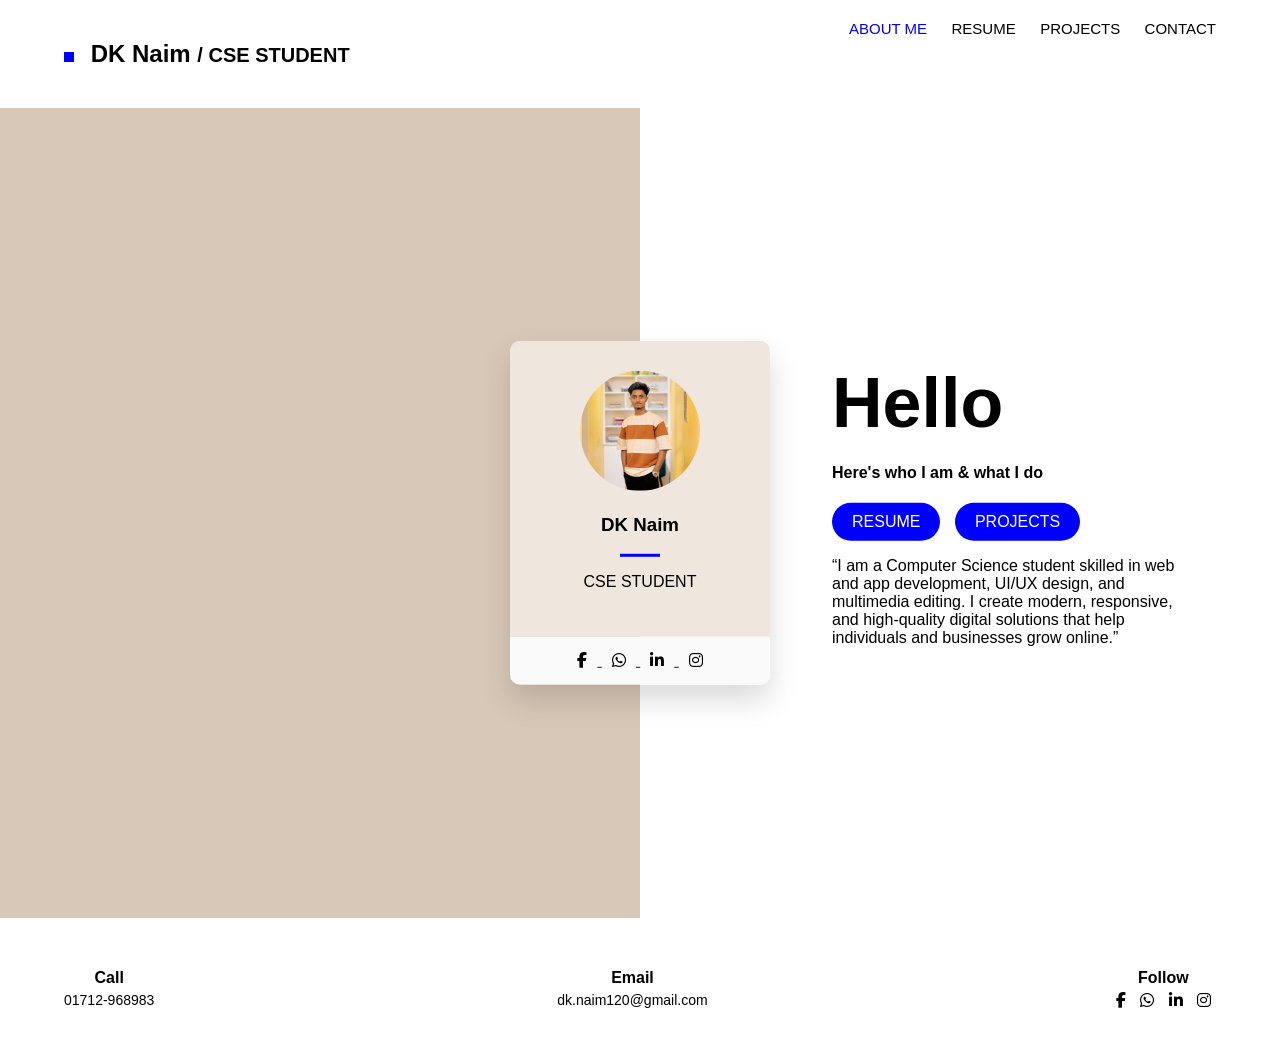
==== index.html @ bbd06005 "file aded" ====
<!DOCTYPE html>
<html>
<head>
    <title>About Me</title>
    <meta name="viewport" content="width=device-width, initial-scale=1.0">
    <link rel="stylesheet" href="style.css">

    <!-- Icons -->
    <link rel="stylesheet" href="https://cdnjs.cloudflare.com/ajax/libs/font-awesome/6.5.0/css/all.min.css">
</head>

<body>

<header>
    <h2><span class="dot"></span> DK Naim <small>/ CSE STUDENT </small></h2>

    <nav>
        <a class="active" href="#">ABOUT ME</a>
        <a href="resume.html">RESUME</a>
        <a href="projects.html">PROJECTS</a>
        <a href="contact.html">CONTACT</a>
    </nav>
</header>

<section class="hero">

    <!-- LEFT BACKGROUND -->
    <div class="left"></div>

    <!-- CENTER CARD -->
    <div class="card">

        <div class="card-top">
            <img src="retouch_2026012600071341.jpg">
            <h3>DK Naim</h3>
            <div class="line"></div>
            <p>CSE STUDENT</p>
        </div>
        <div class="card-bottom">

    <a href="https://facebook.com/dk.naim.184536" target="_blank">
        <i class="fab fa-facebook-f"></i>
    </a>

    <a href="https://wa.me/8801712968983" target="_blank">
        <i class="fab fa-whatsapp"></i>
    </a>

    <a href="https://linkedin.com/in/yourprofile" target="_blank">
        <i class="fab fa-linkedin-in"></i>
    </a>

    <a href="https://instagram.com/dk.naim_120" target="_blank">
        <i class="fab fa-instagram"></i>
    </a>

</div>
        


    </div>

    <!-- RIGHT CONTENT -->
    <div class="right">
        <h1>Hello</h1>
        <h4>Here's who I am & what I do</h4>

        <div class="btns">
            <a href="resume.html" class="blue">RESUME</a>
            <a href="projects.html" class="outline">PROJECTS</a>
        </div>

        <p>“I am a Computer Science student skilled in web and app development, UI/UX design, and multimedia editing. I create modern, responsive, and high-quality digital solutions that help individuals and businesses grow online.”</p>
        <p></p>
    </div>

</section>

<footer>
    <div class="footer-box">
        <div>
            <h4>Call</h4>
            <p>01712-968983</p>
        </div>
        <div>
            <h4>Email</h4>
            <p>dk.naim120@gmail.com</p>
        </div>
        <div>
            <h4>Follow</h4>
            <div class="social">
                <a href="https://facebook.com/dk.naim.184536" target="_blank">
        <i class="fab fa-facebook-f"></i>
    </a>

    <a href="https://wa.me/8801712968983" target="_blank">
        <i class="fab fa-whatsapp"></i>
    </a>

    <a href="https://linkedin.com/in/" target="_blank">
        <i class="fab fa-linkedin-in"></i>
    </a>

    <a href="https://instagram.com/dk.naim_120" target="_blank">
        <i class="fab fa-instagram"></i>
    </a>
        </div>
    </div>
</footer>
<script src="script.js"></script>
</body>
</html>
---- style.css ----
* {
    box-sizing: border-box;
}

body {
    margin: 0;
    font-family: 'Segoe UI', sans-serif;
}

/* HEADER */
header {
    display: flex;
    justify-content: space-between;
    padding: 20px 5%;
    background: white;    
}

.dot {
    width: 10px;
    height: 10px;
    background: blue;
    display: inline-block;
    margin-right: 10px;    
}

nav a {
    margin-left: 20px;
    text-decoration: none;
    color: black;
    font-size: 15px;
}

.active {
    color: blue;
}

/* HERO */
.hero {
    display: flex;
    height: 90vh;
    position: relative;
}

/* LEFT */
.left {
    width: 50%;
    background: #d8c8b8;
}

/* CENTER CARD */
.card {
    position: absolute;
    left: 50%;
    top: 50%;
    transform: translate(-50%, -50%);
    width: 260px;
    border-radius: 10px;
    overflow: hidden;
    box-shadow: 0 15px 30px rgba(0,0,0,0.15);
    z-index: 10;
}

/* CARD TOP */
.card-top {
    background: #efe6dd;
    padding: 30px;
    text-align: center;
}

.card-top img {
    width: 120px;
    height: 120px;
    border-radius: 50%;
}

.line {
    width: 40px;
    height: 3px;
    background: blue;
    margin: 10px auto;
}

/* CARD BOTTOM */
.card-bottom {
    background: rgb(250, 250, 250);
    padding: 15px;
    text-align: center;
}

.card-bottom i {
    margin: 0 10px;
    color: black;
}

/* RIGHT CONTENT */
.right {
    position: absolute;
    top: 50%;
    left: 65%;
    transform: translateY(-50%);
    width: 28%;
}

.right h1 {
    font-size: 70px;
    margin: 0;
}

/* 🔥 BUTTON FIX (anchor + button both work করবে) */
.btns a,
.btns button {
    padding: 10px 20px;
    margin-right: 10px;
    border-radius: 20px;
    text-decoration: none;
    display: inline-block;
    border: none;
    cursor: pointer;
}

.blue {
    background: blue;
    color: white;
}

.outline {
    background: blue;
    color: white;
}

/* FOOTER */
footer {
    padding: 30px 5%;
    background: white;
}

/* ❌ আগে ভুল ছিল footer-box → এখন ঠিক করা হলো */
.footer-box {
    display: flex;
    justify-content: space-between;
}

/* CENTER ALIGN */
.footer-box div {
    text-align: center;
}

.footer-box h4 {
    margin-bottom: 5px;
}

.footer-box p {
    margin: 0;
    font-size: 14px;
    color: rgb(0, 0, 0);
}

.footer-box .social a {
    color: black;
    text-decoration: none;
    margin: 0 5px;
}

/* MOBILE */
@media (max-width: 768px) {
    .hero {
        flex-direction: column;
    }

    .left {
        width: 100%;
        height: 200px;
    }

    .card {
        position: static;
        transform: none;
        margin: 20px auto;
    }

    .right {
        position: static;
        transform: none;
        width: 100%;
        padding: 20px;
    }

    .footer-box {
        flex-direction: column;
        gap: 20px;
    }
}

/* RESUME PAGE */
.resume {
    background: #d8c8b8;
    padding: 30px 20%;
}

.title {
    text-align: center;
    margin-bottom: 40px;
}

.resume h2 {
    margin-top: 40px;
}

.box {
    background: white;
    display: flex;
    justify-content: space-between;
    padding: 30px;
    margin: 20px 0;
    border-radius: 5px;
}

.left-text {
    width: 40%;
}

.left-text h3 {
    color: blue;
}

.right-text {
    width: 55%;
}

/* SKILLS */
.skills {
    background: white;
    padding: 20px;
    margin: 20px 0;
}

.bar {
    background: #eee;
    height: 8px;
    margin-bottom: 15px;
}

.bar div {
    height: 100%;
    background: blue;
}



/* Projects Section */
.projects {
    text-align: center;
    padding: 80px 20px;
    background: #d4c6b6;
}

.projects h1 {
    margin-bottom: 10px;
}

.project-sub {
    margin-bottom: 40px;
    color: #333;
}

/* Card */
.project-card {
    display: flex;
    max-width: 950px;
    margin: 50px auto;
    background: #f5f5f5;
    border-radius: 8px;
    overflow: hidden;
}

/* Text */
.project-text {
    width: 50%;
    padding: 40px;
    text-align: left;
}

.project-text h3 {
    color: blue;
}

.project-text h5 {
    margin: 10px 0;
}

.project-text p {
    font-size: 14px;
    color: #444;
}

/* Image Side */
.project-img {
    width: 50%;
}

/* Grid (Daraz style) */
.img-grid {
    display: grid;
    grid-template-columns: 2fr 1fr;
    grid-template-rows: repeat(3, 100px);
    gap: 5px;
    height: 100%;
    padding: 5px;
}

/* Big image */
.img-grid .big {
    grid-row: span 3;
    width: 100%;
    height: 100%;
    object-fit: contain;
    background: #fff;
}

/* Small images */
.img-grid img {
    width: 100%;
    height: 100%;
    object-fit: contain;
    background: #fff;
    cursor: pointer;
}

/* Lightbox */
#lightbox {
    position: fixed;
    top: 0;
    left: 0;
    width: 100%;
    height: 100%;
    background: rgba(0,0,0,0.85);
    display: none;
    justify-content: center;
    align-items: center;
}

#lightbox img {
    max-width: 90%;
    max-height: 90%;
}

#lightbox span {
    position: absolute;
    top: 20px;
    right: 30px;
    color: white;
    font-size: 40px;
    cursor: pointer;
}

/* Mobile */
@media(max-width: 768px) {
    .project-card {
        flex-direction: column;
    }

    .project-text,
    .project-img {
        width: 100%;
    }
}



/* CONTACT PAGE */
.contact-container {
    background: #d8c8b8;
    padding: 60px 5%;
    display: flex;
    flex-direction: column;
    align-items: center;
}

.contact-title {
    font-size: 40px;
    margin-bottom: 30px;
}

/* BOX */
.contact-box {
    background: white;
    padding: 30px;
    width: 100%;
    max-width: 600px;
    border-radius: 8px;
    box-shadow: 0 10px 25px rgba(0,0,0,0.1);
}

/* INPUT */
.contact-box input,
.contact-box textarea {
    width: 100%;
    padding: 12px;
    margin-bottom: 15px;
    border: 1px solid #ccc;
    border-radius: 5px;
    outline: none;
}

/* ROW */
.row {
    display: flex;
    gap: 10px;
}

.row input {
    width: 50%;
}

/* TEXTAREA */
.contact-box textarea {
    height: 120px;
    resize: none;
}

/* BUTTON */
.contact-box button {
    width: 100%;
    padding: 12px;
    border: none;
    background: blue;
    color: white;
    font-size: 16px;
    border-radius: 5px;
    cursor: pointer;
}

.contact-box button:hover {
    background: darkblue;
}




/* ========================= */
/* 🔥 MOBILE PERFECT DESIGN */
/* ========================= */

@media (max-width: 768px) {

    /* HEADER */
    header {
        flex-direction: column;
        align-items: center;
        text-align: center;
    }

    nav {
        margin-top: 10px;
    }

    nav a {
        margin: 0 10px;
        font-size: 14px;
    }

    /* HERO SECTION */
    .hero {
        display: flex;
        flex-direction: column;
        height: auto;
    }

    /* LEFT BACKGROUND */
    .left {
        width: 100%;
        height: 150px;
    }

    /* CARD CENTER */
    .card {
        position: relative;
        top: -60px;
        left: auto;
        transform: none;
        margin: 0 auto;
        width: 90%;
    }

    /* RIGHT CONTENT */
    .right {
        position: static;
        width: 100%;
        padding: 20px;
        text-align: center;
    }

    .right h1 {
        font-size: 40px;
    }

    .btns {
        display: flex;
        justify-content: center;
        gap: 10px;
        flex-wrap: wrap;
    }

    /* FOOTER */
    .footer-box {
        flex-direction: column;
        gap: 20px;
    }
}






@media (max-width: 768px) {
    .resume {
        padding: 30px 10%; /* PC তে 20%-30% padding, mobile e কমিয়ে 10% */
    }

    .resume h2 {
        font-size: 28px; /* মোবাইলে বড় করে দেখাবে */
    }

    .box {
        flex-direction: column; /* PC row, mobile column */
        padding: 20px; /* কম padding mobile জন্য */
    }

    .left-text,
    .right-text {
        width: 100%; /* মোবাইলে পুরো width নেবে */
    }
}
@media (max-width: 768px) {
    .contact-container {
        padding: 60px 10%; /* PC তে 5% padding, mobile e 10% */
    }

    .contact-title {
        font-size: 36px; /* মোবাইলে বড় */
        text-align: center;
    }

    .contact-box {
        max-width: 100%; /* Mobile এ পুরো screen নেবে */
        padding: 25px; /* একটু বড় box */
    }

    .contact-box input,
    .contact-box textarea,
    .contact-box button {
        font-size: 16px; /* Mobile friendly */
    }
}
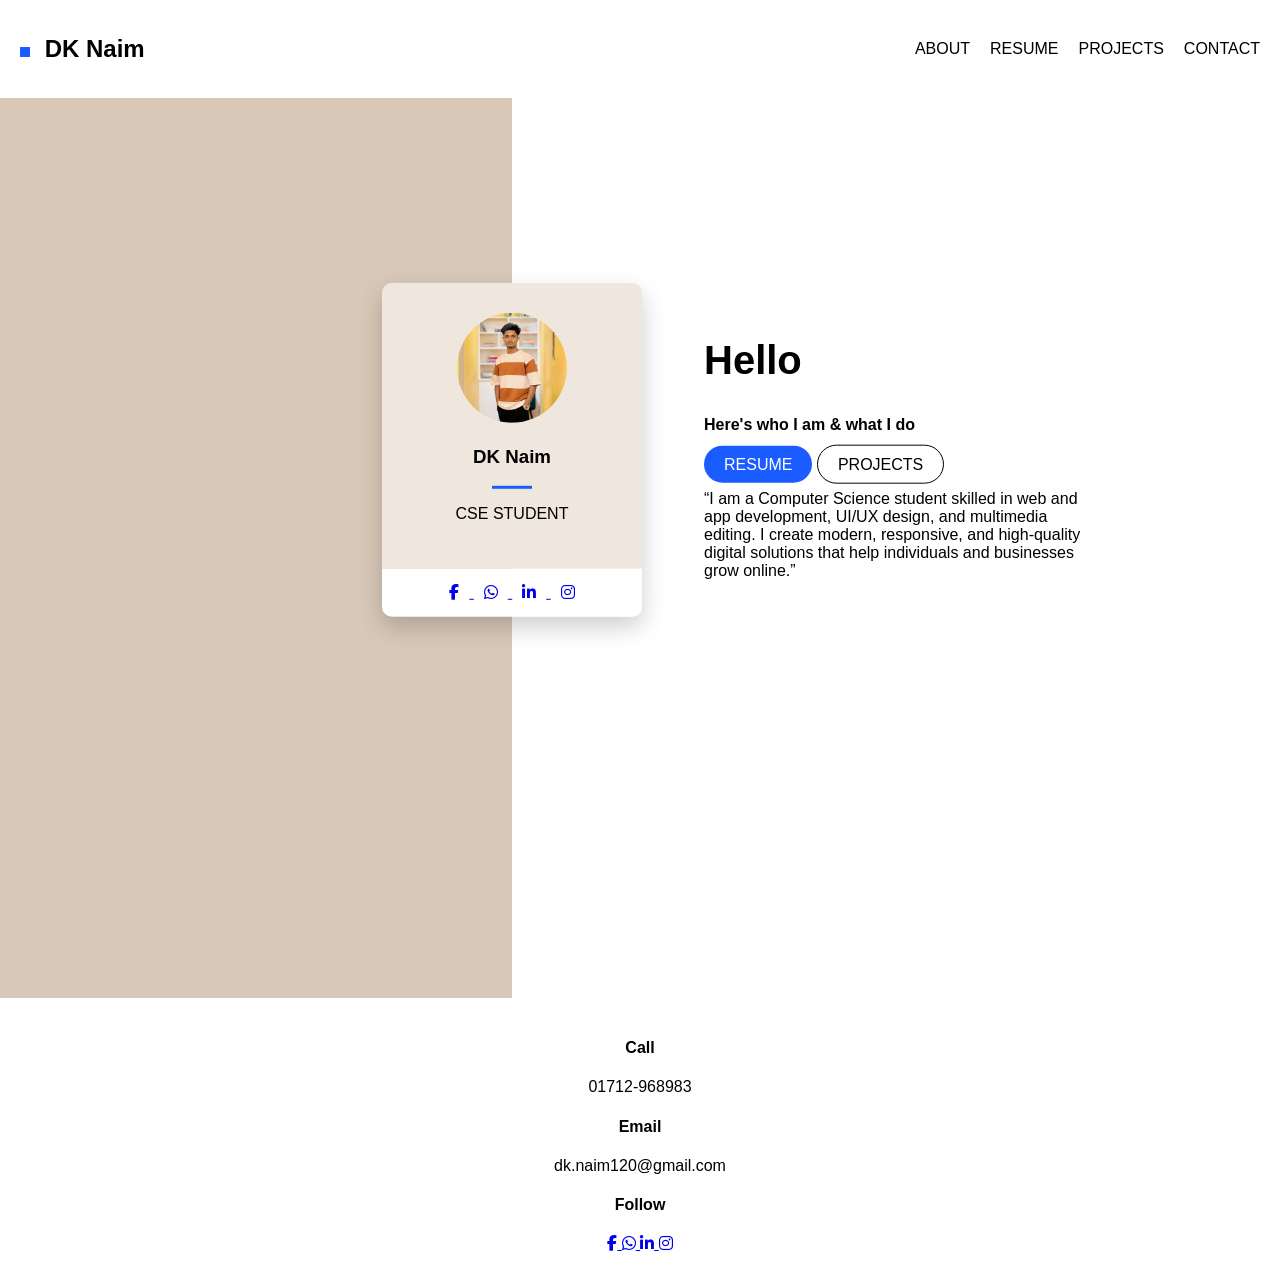
==== commit dfc32111: "Update index.html" ====
--- a/index.html
+++ b/index.html
@@ -12,15 +12,26 @@
 <body>
 
 <header>
-    <h2><span class="dot"></span> DK Naim <small>/ CSE STUDENT </small></h2>
+    <h2><span class="dot"></span> DK Naim</h2>
+
+    <div class="menu-icon" onclick="openMenu()">☰</div>
 
     <nav>
-        <a class="active" href="#">ABOUT ME</a>
+        <a class="active" href="index.html">ABOUT</a>
         <a href="resume.html">RESUME</a>
         <a href="projects.html">PROJECTS</a>
         <a href="contact.html">CONTACT</a>
     </nav>
 </header>
+
+<!-- SIDEBAR -->
+<div class="sidebar">
+    <div class="close-btn" onclick="closeMenu()">✕</div>
+    <a href="index.html">ABOUT</a>
+    <a href="resume.html">RESUME</a>
+    <a href="projects.html">PROJECTS</a>
+    <a href="contact.html">CONTACT</a>
+</div>
 
 <section class="hero">
 
@@ -109,4 +120,4 @@
 </footer>
 <script src="script.js"></script>
 </body>
-</html>+</html>
--- a/style.css
+++ b/style.css
@@ -11,56 +11,80 @@
 header {
     display: flex;
     justify-content: space-between;
-    padding: 20px 5%;
-    background: white;    
+    padding: 15px 20px;
+    background: white;
+    align-items: center;
 }
 
 .dot {
     width: 10px;
     height: 10px;
-    background: blue;
+    background: #1a5cff;
     display: inline-block;
-    margin-right: 10px;    
-}
-
-nav a {
-    margin-left: 20px;
+    margin-right: 8px;
+}
+
+/* MENU ICON */
+.menu-icon {
+    font-size: 22px;
+    cursor: pointer;
+    display: block;
+}
+
+/* SIDEBAR */
+.sidebar {
+    position: fixed;
+    top: 0;
+    right: -100%;
+    width: 70%;
+    height: 100%;
+    background: #e6d8c9;
+    padding: 30px;
+    transition: 0.3s;
+    z-index: 999;
+}
+
+.sidebar.active {
+    right: 0;
+}
+
+.sidebar a {
+    display: block;
+    margin: 20px 0;
     text-decoration: none;
     color: black;
-    font-size: 15px;
-}
-
-.active {
-    color: blue;
+    font-weight: bold;
+}
+
+.close-btn {
+    text-align: right;
+    font-size: 22px;
+    cursor: pointer;
 }
 
 /* HERO */
 .hero {
     display: flex;
-    height: 90vh;
+    flex-direction: column;
+    align-items: center;
+}
+
+.left {
+    width: 100%;
+    height: 180px;
+    background: #d8c8b8;
+}
+
+.card {
     position: relative;
-}
-
-/* LEFT */
-.left {
-    width: 50%;
-    background: #d8c8b8;
-}
-
-/* CENTER CARD */
-.card {
-    position: absolute;
-    left: 50%;
-    top: 50%;
-    transform: translate(-50%, -50%);
-    width: 260px;
+    top: -60px;
+    width: 90%;
+    margin: auto;
     border-radius: 10px;
     overflow: hidden;
-    box-shadow: 0 15px 30px rgba(0,0,0,0.15);
-    z-index: 10;
-}
-
-/* CARD TOP */
+    box-shadow: 0 10px 25px rgba(0,0,0,0.2);
+}
+
 .card-top {
     background: #efe6dd;
     padding: 30px;
@@ -68,488 +92,165 @@
 }
 
 .card-top img {
-    width: 120px;
-    height: 120px;
+    width: 110px;
+    height: 110px;
     border-radius: 50%;
 }
 
 .line {
     width: 40px;
     height: 3px;
-    background: blue;
+    background: #1a5cff;
     margin: 10px auto;
 }
 
-/* CARD BOTTOM */
 .card-bottom {
-    background: rgb(250, 250, 250);
+    background: white;
     padding: 15px;
     text-align: center;
 }
 
 .card-bottom i {
     margin: 0 10px;
-    color: black;
-}
-
-/* RIGHT CONTENT */
+}
+
+/* RIGHT */
 .right {
-    position: absolute;
-    top: 50%;
-    left: 65%;
-    transform: translateY(-50%);
-    width: 28%;
+    width: 90%;
+    margin: auto;
+    text-align: center;
 }
 
 .right h1 {
-    font-size: 70px;
-    margin: 0;
-}
-
-/* 🔥 BUTTON FIX (anchor + button both work করবে) */
-.btns a,
-.btns button {
+    font-size: 40px;
+}
+
+/* BUTTON */
+.btns {
+    margin: 15px 0;
+}
+
+.btns a {
     padding: 10px 20px;
-    margin-right: 10px;
     border-radius: 20px;
     text-decoration: none;
-    display: inline-block;
-    border: none;
-    cursor: pointer;
 }
 
 .blue {
-    background: blue;
+    background: #1a5cff;
     color: white;
 }
 
 .outline {
-    background: blue;
-    color: white;
-}
-
-/* FOOTER */
-footer {
-    padding: 30px 5%;
-    background: white;
-}
-
-/* ❌ আগে ভুল ছিল footer-box → এখন ঠিক করা হলো */
-.footer-box {
-    display: flex;
-    justify-content: space-between;
-}
-
-/* CENTER ALIGN */
-.footer-box div {
-    text-align: center;
-}
-
-.footer-box h4 {
-    margin-bottom: 5px;
-}
-
-.footer-box p {
-    margin: 0;
-    font-size: 14px;
-    color: rgb(0, 0, 0);
-}
-
-.footer-box .social a {
+    border: 1px solid black;
     color: black;
-    text-decoration: none;
-    margin: 0 5px;
-}
-
-/* MOBILE */
-@media (max-width: 768px) {
-    .hero {
-        flex-direction: column;
-    }
-
-    .left {
-        width: 100%;
-        height: 200px;
-    }
-
-    .card {
-        position: static;
-        transform: none;
-        margin: 20px auto;
-    }
-
-    .right {
-        position: static;
-        transform: none;
-        width: 100%;
-        padding: 20px;
-    }
-
-    .footer-box {
-        flex-direction: column;
-        gap: 20px;
-    }
-}
-
-/* RESUME PAGE */
+}
+
+/* RESUME */
 .resume {
     background: #d8c8b8;
-    padding: 30px 20%;
-}
-
-.title {
-    text-align: center;
-    margin-bottom: 40px;
-}
-
-.resume h2 {
-    margin-top: 40px;
+    padding: 20px;
 }
 
 .box {
     background: white;
-    display: flex;
-    justify-content: space-between;
-    padding: 30px;
+    padding: 15px;
+    margin: 15px 0;
+    border-radius: 8px;
+}
+
+/* PROJECT */
+.projects {
+    background: #d8c8b8;
+    padding: 20px;
+}
+
+.project-card {
+    background: white;
     margin: 20px 0;
-    border-radius: 5px;
-}
-
-.left-text {
-    width: 40%;
-}
-
-.left-text h3 {
-    color: blue;
-}
-
-.right-text {
-    width: 55%;
-}
-
-/* SKILLS */
-.skills {
-    background: white;
-    padding: 20px;
-    margin: 20px 0;
-}
-
-.bar {
-    background: #eee;
-    height: 8px;
-    margin-bottom: 15px;
-}
-
-.bar div {
-    height: 100%;
-    background: blue;
-}
-
-
-
-/* Projects Section */
-.projects {
-    text-align: center;
-    padding: 80px 20px;
-    background: #d4c6b6;
-}
-
-.projects h1 {
-    margin-bottom: 10px;
-}
-
-.project-sub {
-    margin-bottom: 40px;
-    color: #333;
-}
-
-/* Card */
-.project-card {
-    display: flex;
-    max-width: 950px;
-    margin: 50px auto;
-    background: #f5f5f5;
-    border-radius: 8px;
+    border-radius: 10px;
     overflow: hidden;
 }
 
-/* Text */
-.project-text {
-    width: 50%;
-    padding: 40px;
-    text-align: left;
-}
-
-.project-text h3 {
-    color: blue;
-}
-
-.project-text h5 {
-    margin: 10px 0;
-}
-
-.project-text p {
-    font-size: 14px;
-    color: #444;
-}
-
-/* Image Side */
-.project-img {
-    width: 50%;
-}
-
-/* Grid (Daraz style) */
-.img-grid {
-    display: grid;
-    grid-template-columns: 2fr 1fr;
-    grid-template-rows: repeat(3, 100px);
-    gap: 5px;
-    height: 100%;
-    padding: 5px;
-}
-
-/* Big image */
-.img-grid .big {
-    grid-row: span 3;
+.project-img img {
     width: 100%;
-    height: 100%;
-    object-fit: contain;
-    background: #fff;
-}
-
-/* Small images */
-.img-grid img {
-    width: 100%;
-    height: 100%;
-    object-fit: contain;
-    background: #fff;
-    cursor: pointer;
-}
-
-/* Lightbox */
-#lightbox {
-    position: fixed;
-    top: 0;
-    left: 0;
-    width: 100%;
-    height: 100%;
-    background: rgba(0,0,0,0.85);
-    display: none;
-    justify-content: center;
-    align-items: center;
-}
-
-#lightbox img {
-    max-width: 90%;
-    max-height: 90%;
-}
-
-#lightbox span {
-    position: absolute;
-    top: 20px;
-    right: 30px;
-    color: white;
-    font-size: 40px;
-    cursor: pointer;
-}
-
-/* Mobile */
-@media(max-width: 768px) {
-    .project-card {
-        flex-direction: column;
-    }
-
-    .project-text,
-    .project-img {
-        width: 100%;
-    }
-}
-
-
-
-/* CONTACT PAGE */
+}
+
+/* CONTACT */
 .contact-container {
     background: #d8c8b8;
-    padding: 60px 5%;
-    display: flex;
-    flex-direction: column;
-    align-items: center;
-}
-
-.contact-title {
-    font-size: 40px;
-    margin-bottom: 30px;
-}
-
-/* BOX */
+    padding: 20px;
+    text-align: center;
+}
+
 .contact-box {
     background: white;
-    padding: 30px;
-    width: 100%;
-    max-width: 600px;
-    border-radius: 8px;
-    box-shadow: 0 10px 25px rgba(0,0,0,0.1);
-}
-
-/* INPUT */
+    padding: 20px;
+    border-radius: 10px;
+}
+
 .contact-box input,
 .contact-box textarea {
     width: 100%;
-    padding: 12px;
-    margin-bottom: 15px;
-    border: 1px solid #ccc;
-    border-radius: 5px;
-    outline: none;
-}
-
-/* ROW */
-.row {
-    display: flex;
-    gap: 10px;
-}
-
-.row input {
-    width: 50%;
-}
-
-/* TEXTAREA */
-.contact-box textarea {
-    height: 120px;
-    resize: none;
-}
-
-/* BUTTON */
-.contact-box button {
-    width: 100%;
-    padding: 12px;
-    border: none;
-    background: blue;
-    color: white;
-    font-size: 16px;
-    border-radius: 5px;
-    cursor: pointer;
-}
-
-.contact-box button:hover {
-    background: darkblue;
-}
-
-
-
-
-/* ========================= */
-/* 🔥 MOBILE PERFECT DESIGN */
-/* ========================= */
-
-@media (max-width: 768px) {
-
-    /* HEADER */
-    header {
-        flex-direction: column;
-        align-items: center;
-        text-align: center;
+    margin-bottom: 10px;
+    padding: 10px;
+}
+
+/* FOOTER */
+footer {
+    background: white;
+    padding: 20px;
+}
+
+.footer-box {
+    text-align: center;
+}
+
+/* PC VERSION */
+@media(min-width:768px){
+
+    .menu-icon {
+        display: none;
     }
 
     nav {
-        margin-top: 10px;
+        display: flex;
     }
 
     nav a {
-        margin: 0 10px;
-        font-size: 14px;
-    }
-
-    /* HERO SECTION */
+        margin-left: 20px;
+        text-decoration: none;
+        color: black;
+    }
+
+    .sidebar {
+        display: none;
+    }
+
     .hero {
-        display: flex;
-        flex-direction: column;
-        height: auto;
-    }
-
-    /* LEFT BACKGROUND */
+        flex-direction: row;
+        height: 100vh;
+    }
+
     .left {
-        width: 100%;
-        height: 150px;
-    }
-
-    /* CARD CENTER */
+        width: 40%;
+        height: 100%;
+    }
+
     .card {
-        position: relative;
-        top: -60px;
-        left: auto;
-        transform: none;
-        margin: 0 auto;
-        width: 90%;
-    }
-
-    /* RIGHT CONTENT */
+        position: absolute;
+        left: 40%;
+        top: 50%;
+        transform: translate(-50%, -50%);
+        width: 260px;
+    }
+
     .right {
-        position: static;
-        width: 100%;
-        padding: 20px;
-        text-align: center;
-    }
-
-    .right h1 {
-        font-size: 40px;
-    }
-
-    .btns {
-        display: flex;
-        justify-content: center;
-        gap: 10px;
-        flex-wrap: wrap;
-    }
-
-    /* FOOTER */
-    .footer-box {
-        flex-direction: column;
-        gap: 20px;
-    }
-}
-
-
-
-
-
-
-@media (max-width: 768px) {
-    .resume {
-        padding: 30px 10%; /* PC তে 20%-30% padding, mobile e কমিয়ে 10% */
-    }
-
-    .resume h2 {
-        font-size: 28px; /* মোবাইলে বড় করে দেখাবে */
-    }
-
-    .box {
-        flex-direction: column; /* PC row, mobile column */
-        padding: 20px; /* কম padding mobile জন্য */
-    }
-
-    .left-text,
-    .right-text {
-        width: 100%; /* মোবাইলে পুরো width নেবে */
-    }
-}
-@media (max-width: 768px) {
-    .contact-container {
-        padding: 60px 10%; /* PC তে 5% padding, mobile e 10% */
-    }
-
-    .contact-title {
-        font-size: 36px; /* মোবাইলে বড় */
-        text-align: center;
-    }
-
-    .contact-box {
-        max-width: 100%; /* Mobile এ পুরো screen নেবে */
-        padding: 25px; /* একটু বড় box */
-    }
-
-    .contact-box input,
-    .contact-box textarea,
-    .contact-box button {
-        font-size: 16px; /* Mobile friendly */
-    }
-}+        position: absolute;
+        left: 55%;
+        top: 50%;
+        transform: translateY(-50%);
+        width: 30%;
+        text-align: left;
+    }
+}
